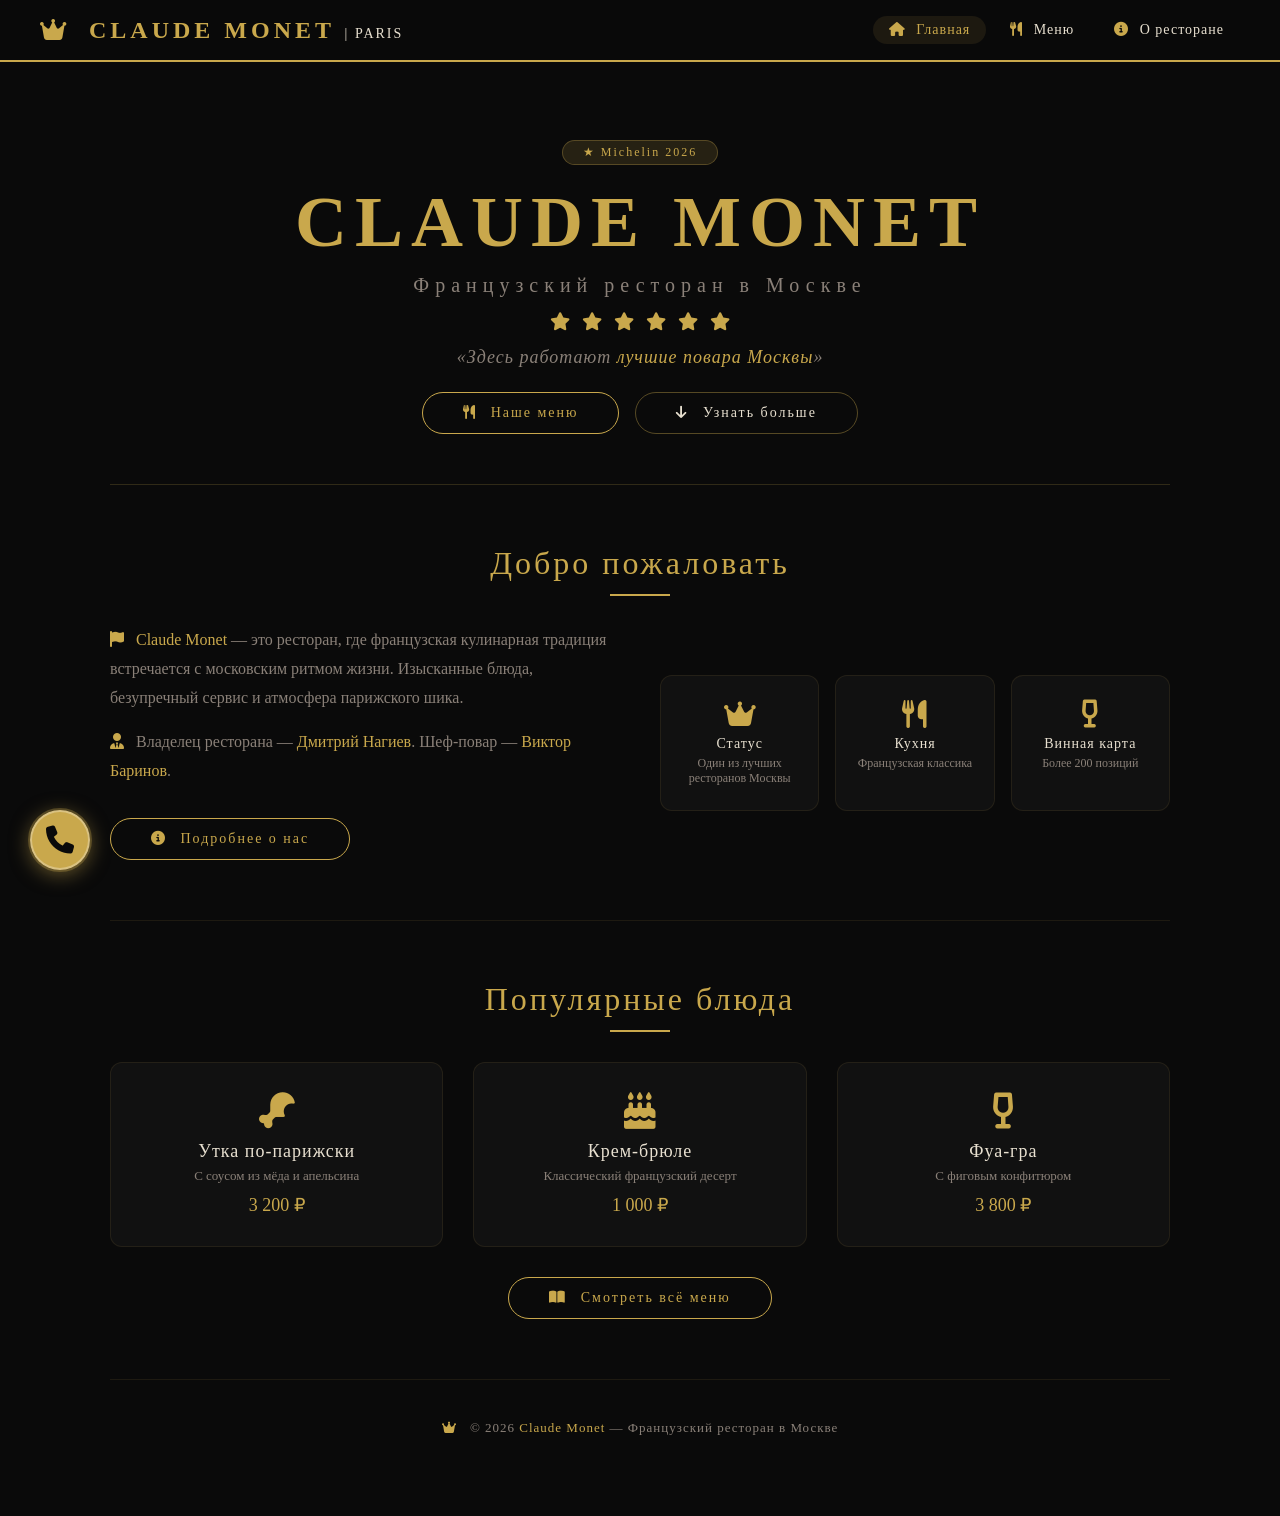
==== index.html @ 1fdf346a "Add files via upload убрал лишнюю папку" ====
<!DOCTYPE html>
<html lang="ru">
<head>
    <meta charset="UTF-8" />
    <meta name="viewport" content="width=device-width, initial-scale=1.0" />
    <title>Claude Monet | Французский ресторан</title>

    <!-- Font Awesome -->
    <link rel="stylesheet" href="https://cdnjs.cloudflare.com/ajax/libs/font-awesome/6.5.0/css/all.min.css">

    <!-- CSS -->
    <link rel="stylesheet" href="common.css" />
    <link rel="stylesheet" href="index.css" />
</head>
<body>

    <!-- ===== ТУЛБАР ===== -->
    <div class="toolbar">
        <a href="index.html" class="logo">
            <i class="fas fa-crown"></i> CLAUDE MONET <span>| PARIS</span>
        </a>
        <div class="nav">
            <a href="index.html"><i class="fas fa-home"></i> Главная</a>
            <a href="menu.html"><i class="fas fa-utensils"></i> Меню</a>
            <a href="about.html"><i class="fas fa-info-circle"></i> О ресторане</a>
        </div>
    </div>

    <div class="container">

        <!-- ===== ГЕРОЙ ===== -->
        <div class="hero fade-section">
            <div class="hero-badge">★ Michelin 2026</div>
            <h1>CLAUDE MONET</h1>
            <p class="subtitle">Французский ресторан в Москве</p>
            <div class="line">
                <i class="fas fa-star"></i>
                <i class="fas fa-star"></i>
                <i class="fas fa-star"></i>
                <i class="fas fa-star"></i>
                <i class="fas fa-star"></i>
                <i class="fas fa-star"></i>
            </div>
            <p class="quote">«Здесь работают <span>лучшие повара Москвы</span>»</p>
            <div class="hero-buttons">
                <a href="menu.html" class="btn"><i class="fas fa-utensils"></i> Наше меню</a>
                <a href="#about-short" class="btn btn-outline"><i class="fas fa-arrow-down"></i> Узнать больше</a>
            </div>
        </div>

        <!-- ===== КРАТКО О РЕСТОРАНЕ ===== -->
        <section id="about-short" class="about-short fade-section">
            <h2 class="section-title">Добро пожаловать</h2>
            <div class="about-short-grid">
                <div class="about-short-text">
                    <p>
                        <i class="fas fa-flag" style="color: var(--gold);"></i>
                        <strong>Claude Monet</strong> — это ресторан, где французская кулинарная традиция
                        встречается с московским ритмом жизни. Изысканные блюда, безупречный сервис
                        и атмосфера парижского шика.
                    </p>
                    <p>
                        <i class="fas fa-user-tie" style="color: var(--gold);"></i>
                        Владелец ресторана — <strong>Дмитрий Нагиев</strong>. Шеф-повар —
                        <strong>Виктор Баринов</strong>.
                    </p>
                    <a href="about.html" class="btn" style="margin-top: 16px;">
                        <i class="fas fa-info-circle"></i> Подробнее о нас
                    </a>
                </div>
                <div class="about-short-features">
                    <div class="feature">
                        <i class="fas fa-crown"></i>
                        <h4>Статус</h4>
                        <p>Один из лучших ресторанов Москвы</p>
                    </div>
                    <div class="feature">
                        <i class="fas fa-utensils"></i>
                        <h4>Кухня</h4>
                        <p>Французская классика</p>
                    </div>
                    <div class="feature">
                        <i class="fas fa-wine-glass-alt"></i>
                        <h4>Винная карта</h4>
                        <p>Более 200 позиций</p>
                    </div>
                </div>
            </div>
        </section>

        <!-- ===== ПОПУЛЯРНЫЕ БЛЮДА ===== -->
        <section class="popular fade-section">
            <h2 class="section-title">Популярные блюда</h2>
            <div class="popular-grid">
                <div class="popular-item">
                    <div class="popular-icon"><i class="fas fa-drumstick-bite"></i></div>
                    <h3>Утка по-парижски</h3>
                    <p>С соусом из мёда и апельсина</p>
                    <span class="price">3 200 ₽</span>
                </div>
                <div class="popular-item">
                    <div class="popular-icon"><i class="fas fa-cake"></i></div>
                    <h3>Крем-брюле</h3>
                    <p>Классический французский десерт</p>
                    <span class="price">1 000 ₽</span>
                </div>
                <div class="popular-item">
                    <div class="popular-icon"><i class="fas fa-wine-glass-alt"></i></div>
                    <h3>Фуа-гра</h3>
                    <p>С фиговым конфитюром</p>
                    <span class="price">3 800 ₽</span>
                </div>
            </div>
            <div class="btn-center">
                <a href="menu.html" class="btn"><i class="fas fa-book-open"></i> Смотреть всё меню</a>
            </div>
        </section>

        <!-- ===== ВЫПЛЫВАЮЩЕЕ МЕНЮ КОНТАКТОВ ===== -->
        <div class="floating-menu">
            <button class="menu-toggle" id="menuToggle">
                <i class="fas fa-phone"></i>
            </button>
            <div class="menu-content" id="menuContent">
                <div class="menu-item">
                    <a href="tel:+74991234567" class="contact-link">
                        <i class="fas fa-phone"></i>
                        <span class="contact-text">+7 (499) 123-45-67</span>
                    </a>
                </div>
                <div class="menu-item">
                    <a href="mailto:info@claudemonet.ru" class="contact-link">
                        <i class="fas fa-envelope"></i>
                        <span class="contact-text">info@claudemonet.ru</span>
                    </a>
                </div>
                <div class="menu-item">
                    <a href="#" class="contact-link">
                        <i class="fas fa-map-marker-alt"></i>
                        <span class="contact-text">Москва, ул. Тверская, 15</span>
                    </a>
                </div>
                <div class="menu-item">
                    <a href="#" class="contact-link">
                        <i class="fas fa-clock"></i>
                        <span class="contact-text">Ежедневно 12:00 — 23:00</span>
                    </a>
                </div>
                <div class="menu-item">
                    <a href="#" class="contact-link">
                        <i class="fas fa-subway"></i>
                        <span class="contact-text">Метро «Тверская»</span>
                    </a>
                </div>
            </div>
        </div>

        <!-- ===== ФУТЕР ===== -->
        <div class="footer">
            <p><i class="fas fa-crown"></i> © 2026 <span>Claude Monet</span> — Французский ресторан в Москве</p>
        </div>

    </div>

    <!-- JavaScript -->
<script src="common.js"></script>
<script src="index.js"></script>
</body>
</html>
---- common.css ----
/* ===== COMMON.CSS ===== */
/* Общие стили для всех страниц Claude Monet */

/* ----- БАЗА ----- */
* {
    margin: 0;
    padding: 0;
    box-sizing: border-box;
}

html {
    scroll-behavior: smooth;
}

body {
    font-family: 'Georgia', 'Times New Roman', serif;
    background: #0a0a0a;
    color: #e8e0d0;
    min-height: 100vh;
    padding-top: 80px;
}

a {
    text-decoration: none;
    color: inherit;
}

/* ----- ЦВЕТА ----- */
:root {
    --gold: #c9a84c;
    --gold-dark: #a8892a;
    --gold-light: #e8d07a;
    --black: #0a0a0a;
    --dark: #1a1a1a;
    --gray: #8a8078;
    --light: #e8e0d0;
    --white: #ffffff;
}

/* ----- ТУЛБАР ----- */
.toolbar {
    position: fixed;
    top: 0;
    left: 0;
    right: 0;
    background: rgba(10, 10, 10, 0.95);
    border-bottom: 2px solid var(--gold);
    padding: 16px 40px;
    display: flex;
    justify-content: space-between;
    align-items: center;
    z-index: 1000;
    backdrop-filter: blur(10px);
    -webkit-backdrop-filter: blur(10px);
}

.logo {
    font-size: 24px;
    font-weight: 700;
    color: var(--gold);
    text-decoration: none;
    letter-spacing: 4px;
}

.logo i {
    color: var(--gold);
    margin-right: 8px;
}

.logo span {
    font-weight: 300;
    color: var(--light);
    font-size: 14px;
    letter-spacing: 2px;
}

.nav {
    display: flex;
    gap: 8px;
    flex-wrap: wrap;
}

.nav a {
    color: var(--light);
    text-decoration: none;
    padding: 6px 16px;
    font-size: 14px;
    letter-spacing: 1px;
    transition: color 0.3s;
    border-radius: 20px;
    position: relative;
}

.nav a i {
    margin-right: 6px;
    color: var(--gold);
}

.nav a:hover {
    color: var(--gold);
    background: rgba(201, 168, 76, 0.08);
}

.nav a.active {
    color: var(--gold);
    background: rgba(201, 168, 76, 0.1);
}

/* ----- КНОПКИ ----- */
.btn {
    display: inline-block;
    padding: 12px 40px;
    background: transparent;
    border: 1px solid var(--gold);
    color: var(--gold);
    text-decoration: none;
    font-size: 14px;
    letter-spacing: 2px;
    border-radius: 30px;
    transition: all 0.3s ease;
    cursor: pointer;
    font-family: inherit;
}

.btn i {
    margin-right: 8px;
}

.btn:hover {
    background: var(--gold);
    color: var(--black);
}

.btn:hover i {
    color: var(--black);
}

.btn-center {
    display: flex;
    justify-content: center;
    margin-top: 30px;
}

/* ----- КОНТЕЙНЕР ----- */
.container {
    max-width: 1100px;
    margin: 0 auto;
    padding: 0 20px 60px;
}

/* ----- ЗАГОЛОВКИ СЕКЦИЙ ----- */
.section-title {
    font-size: 32px;
    color: var(--gold);
    letter-spacing: 3px;
    margin-bottom: 30px;
    text-align: center;
    font-weight: 400;
}

.section-title::after {
    content: '';
    display: block;
    width: 60px;
    height: 2px;
    background: var(--gold);
    margin: 12px auto 0;
}

.section-title i {
    margin-right: 10px;
}

/* ----- ФУТЕР ----- */
.footer {
    text-align: center;
    padding: 40px 0 20px;
    color: var(--gray);
    font-size: 13px;
    letter-spacing: 1px;
    border-top: 1px solid rgba(201, 168, 76, 0.1);
}

.footer i {
    margin-right: 8px;
    color: var(--gold);
}

.footer span {
    color: var(--gold);
}

/* ----- АНИМАЦИЯ ПОЯВЛЕНИЯ ----- */
.fade-section {
    opacity: 0;
    transform: translateY(30px);
    transition: opacity 0.8s ease, transform 0.8s ease;
}

.fade-section.visible {
    opacity: 1;
    transform: translateY(0);
}

/* ===== ВЫПЛЫВАЮЩЕЕ МЕНЮ КОНТАКТОВ ===== */
.floating-menu {
    position: fixed;
    bottom: 30px;
    left: 30px;
    z-index: 9999;
    display: flex;
    flex-direction: column;
    align-items: flex-start;
}

.menu-toggle {
    width: 60px;
    height: 60px;
    border-radius: 50%;
    background: var(--gold);
    border: 2px solid rgba(255, 255, 255, 0.3);
    color: var(--black);
    font-size: 28px;
    cursor: pointer;
    box-shadow: 0 4px 20px rgba(201, 168, 76, 0.5);
    transition: all 0.3s ease;
    display: flex;
    align-items: center;
    justify-content: center;
    position: relative;
    z-index: 2;
}

.menu-toggle:hover {
    transform: scale(1.1) rotate(10deg);
    box-shadow: 0 6px 30px rgba(201, 168, 76, 0.7);
    background: var(--gold-light);
}

.menu-toggle.active {
    transform: rotate(45deg);
    background: var(--gold-dark);
}

.menu-toggle::after {
    content: '';
    position: absolute;
    top: -4px;
    left: -4px;
    right: -4px;
    bottom: -4px;
    border-radius: 50%;
    border: 2px solid rgba(201, 168, 76, 0.3);
    animation: pulse-ring 2s infinite;
}

@keyframes pulse-ring {
    0% { transform: scale(1); opacity: 1; }
    100% { transform: scale(1.3); opacity: 0; }
}

.menu-content {
    position: absolute;
    bottom: 75px;
    left: 0;
    background: rgba(20, 20, 20, 0.95);
    backdrop-filter: blur(20px);
    -webkit-backdrop-filter: blur(20px);
    border: 1px solid rgba(201, 168, 76, 0.3);
    border-radius: 16px;
    padding: 10px 0;
    min-width: 280px;
    max-width: 320px;
    box-shadow: 0 10px 40px rgba(0, 0, 0, 0.6);
    opacity: 0;
    transform: translateY(20px) scale(0.95);
    pointer-events: none;
    transition: all 0.4s cubic-bezier(0.34, 1.56, 0.64, 1);
    transform-origin: bottom left;
}

.menu-content.active {
    opacity: 1;
    transform: translateY(0) scale(1);
    pointer-events: all;
}

.menu-item {
    padding: 0;
    border-bottom: 1px solid rgba(201, 168, 76, 0.1);
}

.menu-item:last-child {
    border-bottom: none;
}

.contact-link {
    display: flex;
    align-items: center;
    gap: 14px;
    padding: 12px 20px;
    color: var(--light);
    text-decoration: none;
    transition: all 0.3s ease;
    font-size: 15px;
    border-radius: 0;
}

.contact-link:hover {
    background: rgba(201, 168, 76, 0.15);
    color: var(--gold);
    padding-left: 26px;
}

.contact-link i {
    font-size: 18px;
    min-width: 28px;
    text-align: center;
    color: var(--gold);
}

.contact-text {
    white-space: nowrap;
}

/* ----- АДАПТИВ ----- */
@media (max-width: 768px) {
    .toolbar {
        flex-direction: column;
        gap: 12px;
        padding: 12px 20px;
    }

    .nav a {
        padding: 4px 12px;
        font-size: 13px;
    }

    .nav a i {
        display: none;
    }

    .section-title {
        font-size: 26px;
    }

    .floating-menu {
        bottom: 20px;
        left: 20px;
    }

    .menu-toggle {
        width: 50px;
        height: 50px;
        font-size: 22px;
    }

    .menu-content {
        min-width: 240px;
        max-width: 280px;
        bottom: 65px;
    }

    .contact-link {
        padding: 10px 16px;
        font-size: 14px;
    }
}

@media (max-width: 480px) {
    .container {
        padding: 0 14px 40px;
    }

    .toolbar {
        padding: 10px 16px;
    }

    .logo {
        font-size: 18px;
        letter-spacing: 2px;
    }

    .logo span {
        font-size: 12px;
    }

    .nav a {
        font-size: 12px;
        padding: 4px 8px;
    }

    .floating-menu {
        bottom: 15px;
        left: 15px;
    }

    .menu-toggle {
        width: 44px;
        height: 44px;
        font-size: 18px;
    }

    .menu-content {
        min-width: 200px;
        max-width: 240px;
        bottom: 56px;
    }

    .contact-link {
        padding: 8px 14px;
        font-size: 13px;
    }

    .contact-link i {
        font-size: 16px;
        min-width: 24px;
    }
}
---- index.css ----
/* ===== INDEX.CSS ===== */
/* Стили для главной страницы */

/* ----- ГЕРОЙ ----- */
.hero {
    text-align: center;
    padding: 60px 0 50px;
    border-bottom: 1px solid rgba(201, 168, 76, 0.2);
}

.hero-badge {
    display: inline-block;
    background: rgba(201, 168, 76, 0.15);
    border: 1px solid rgba(201, 168, 76, 0.3);
    border-radius: 20px;
    padding: 4px 20px;
    font-size: 12px;
    color: var(--gold);
    letter-spacing: 2px;
    margin-bottom: 16px;
}

.hero h1 {
    font-size: 72px;
    font-weight: 700;
    color: var(--gold);
    letter-spacing: 8px;
    margin-bottom: 10px;
}

.hero .subtitle {
    font-size: 20px;
    color: var(--gray);
    letter-spacing: 6px;
    font-weight: 300;
    margin-bottom: 6px;
}

.hero .line {
    display: flex;
    justify-content: center;
    gap: 12px;
    color: var(--gold);
    font-size: 18px;
    margin: 16px 0;
}

.hero .line i {
    color: var(--gold);
}

.hero .quote {
    font-size: 18px;
    color: var(--gray);
    font-style: italic;
    letter-spacing: 1px;
    max-width: 600px;
    margin: 0 auto 24px;
}

.hero .quote span {
    color: var(--gold);
}

.hero-buttons {
    display: flex;
    justify-content: center;
    gap: 16px;
    flex-wrap: wrap;
}

.btn-outline {
    border-color: rgba(201, 168, 76, 0.4);
    color: var(--light);
}

.btn-outline:hover {
    background: rgba(201, 168, 76, 0.1);
    color: var(--gold);
    border-color: var(--gold);
}

/* ----- О РЕСТОРАНЕ (КРАТКО) ----- */
.about-short {
    padding: 60px 0;
    border-bottom: 1px solid rgba(201, 168, 76, 0.1);
}

.about-short-grid {
    display: grid;
    grid-template-columns: 1fr 1fr;
    gap: 40px;
    align-items: center;
}

.about-short-text p {
    font-size: 16px;
    line-height: 1.8;
    color: var(--gray);
    margin-bottom: 16px;
}

.about-short-text strong {
    color: var(--gold);
    font-weight: 400;
}

.about-short-text i {
    margin-right: 8px;
}

.about-short-features {
    display: grid;
    grid-template-columns: 1fr 1fr 1fr;
    gap: 16px;
}

.feature {
    background: rgba(255, 255, 255, 0.03);
    border: 1px solid rgba(201, 168, 76, 0.1);
    border-radius: 12px;
    padding: 24px 16px;
    text-align: center;
    transition: all 0.3s ease;
}

.feature:hover {
    background: rgba(201, 168, 76, 0.05);
    border-color: rgba(201, 168, 76, 0.3);
    transform: translateY(-4px);
}

.feature i {
    font-size: 28px;
    color: var(--gold);
    display: block;
    margin-bottom: 8px;
}

.feature h4 {
    color: var(--light);
    font-size: 14px;
    font-weight: 400;
    letter-spacing: 1px;
    margin-bottom: 4px;
}

.feature p {
    font-size: 12px;
    color: var(--gray);
}

/* ----- ПОПУЛЯРНЫЕ БЛЮДА ----- */
.popular {
    padding: 60px 0;
}

.popular-grid {
    display: grid;
    grid-template-columns: repeat(3, 1fr);
    gap: 30px;
}

.popular-item {
    background: rgba(255, 255, 255, 0.03);
    border: 1px solid rgba(201, 168, 76, 0.1);
    border-radius: 12px;
    padding: 30px 20px;
    text-align: center;
    transition: all 0.3s ease;
}

.popular-item:hover {
    background: rgba(201, 168, 76, 0.05);
    border-color: rgba(201, 168, 76, 0.3);
    transform: translateY(-4px);
}

.popular-icon i {
    font-size: 36px;
    color: var(--gold);
    display: block;
    margin-bottom: 12px;
}

.popular-item h3 {
    color: var(--light);
    font-size: 18px;
    font-weight: 400;
    letter-spacing: 1px;
    margin-bottom: 6px;
}

.popular-item p {
    font-size: 13px;
    color: var(--gray);
    margin-bottom: 10px;
}

.popular-item .price {
    color: var(--gold);
    font-size: 18px;
    font-weight: 400;
}

/* ----- АДАПТИВ ----- */
@media (max-width: 768px) {
    .hero h1 {
        font-size: 40px;
        letter-spacing: 4px;
    }

    .hero .subtitle {
        font-size: 16px;
        letter-spacing: 3px;
    }

    .about-short-grid {
        grid-template-columns: 1fr;
    }

    .about-short-features {
        grid-template-columns: 1fr 1fr;
    }

    .popular-grid {
        grid-template-columns: 1fr 1fr;
    }

    .hero-buttons {
        flex-direction: column;
        align-items: center;
    }
}

@media (max-width: 480px) {
    .hero h1 {
        font-size: 32px;
        letter-spacing: 2px;
    }

    .about-short-features {
        grid-template-columns: 1fr;
    }

    .popular-grid {
        grid-template-columns: 1fr;
    }

    .hero .quote {
        font-size: 15px;
    }
}
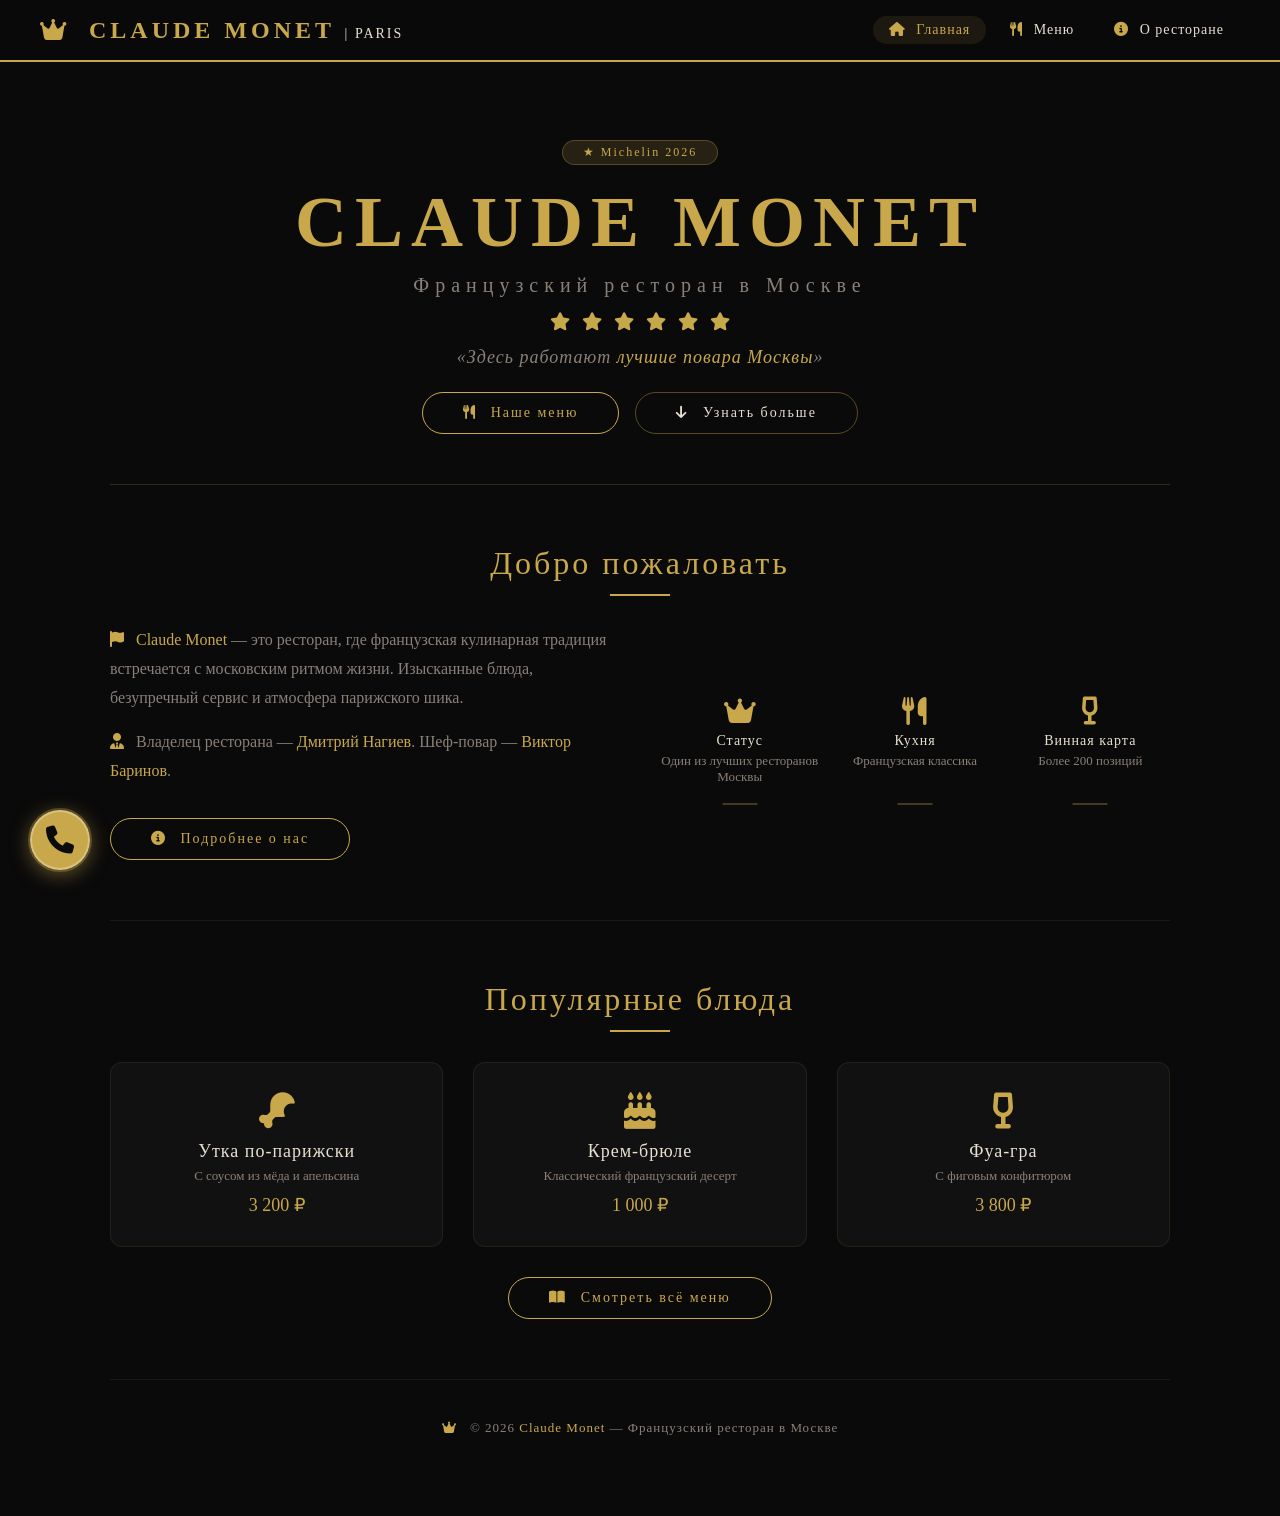
==== commit 09f2a686: "Update index.html" ====
--- a/index.html
+++ b/index.html
@@ -165,5 +165,18 @@
     <!-- JavaScript -->
 <script src="common.js"></script>
 <script src="index.js"></script>
+<!-- Yandex.Metrika counter -->
+<script type="text/javascript">
+    (function(m,e,t,r,i,k,a){
+        m[i]=m[i]||function(){(m[i].a=m[i].a||[]).push(arguments)};
+        m[i].l=1*new Date();
+        for (var j = 0; j < document.scripts.length; j++) {if (document.scripts[j].src === r) { return; }}
+        k=e.createElement(t),a=e.getElementsByTagName(t)[0],k.async=1,k.src=r,a.parentNode.insertBefore(k,a)
+    })(window, document,'script','https://mc.yandex.ru/metrika/tag.js?id=110168750', 'ym');
+
+    ym(110168750, 'init', {ssr:true, webvisor:true, clickmap:true, ecommerce:"dataLayer", referrer: document.referrer, url: location.href, accurateTrackBounce:true, trackLinks:true});
+</script>
+<noscript><div><img src="https://mc.yandex.ru/watch/110168750" style="position:absolute; left:-9999px;" alt="" /></div></noscript>
+<!-- /Yandex.Metrika counter -->
 </body>
-</html>+</html>
--- a/index.css
+++ b/index.css
@@ -15,7 +15,7 @@
     border-radius: 20px;
     padding: 4px 20px;
     font-size: 12px;
-    color: var(--gold);
+    color: var(--gold, #c9a84c);
     letter-spacing: 2px;
     margin-bottom: 16px;
 }
@@ -23,14 +23,14 @@
 .hero h1 {
     font-size: 72px;
     font-weight: 700;
-    color: var(--gold);
+    color: var(--gold, #c9a84c);
     letter-spacing: 8px;
     margin-bottom: 10px;
 }
 
 .hero .subtitle {
     font-size: 20px;
-    color: var(--gray);
+    color: var(--gray, #8a8078);
     letter-spacing: 6px;
     font-weight: 300;
     margin-bottom: 6px;
@@ -40,18 +40,18 @@
     display: flex;
     justify-content: center;
     gap: 12px;
-    color: var(--gold);
+    color: var(--gold, #c9a84c);
     font-size: 18px;
     margin: 16px 0;
 }
 
 .hero .line i {
-    color: var(--gold);
+    color: var(--gold, #c9a84c);
 }
 
 .hero .quote {
     font-size: 18px;
-    color: var(--gray);
+    color: var(--gray, #8a8078);
     font-style: italic;
     letter-spacing: 1px;
     max-width: 600px;
@@ -59,7 +59,7 @@
 }
 
 .hero .quote span {
-    color: var(--gold);
+    color: var(--gold, #c9a84c);
 }
 
 .hero-buttons {
@@ -71,13 +71,13 @@
 
 .btn-outline {
     border-color: rgba(201, 168, 76, 0.4);
-    color: var(--light);
+    color: var(--light, #e8e0d0);
 }
 
 .btn-outline:hover {
     background: rgba(201, 168, 76, 0.1);
-    color: var(--gold);
-    border-color: var(--gold);
+    color: var(--gold, #c9a84c);
+    border-color: var(--gold, #c9a84c);
 }
 
 /* ----- О РЕСТОРАНЕ (КРАТКО) ----- */
@@ -96,12 +96,12 @@
 .about-short-text p {
     font-size: 16px;
     line-height: 1.8;
-    color: var(--gray);
+    color: var(--gray, #8a8078);
     margin-bottom: 16px;
 }
 
 .about-short-text strong {
-    color: var(--gold);
+    color: var(--gold, #c9a84c);
     font-weight: 400;
 }
 
@@ -109,6 +109,7 @@
     margin-right: 8px;
 }
 
+/* ===== КАРТОЧКИ (с ::after, НЕ КЛИКАБЕЛЬНЫЕ) ===== */
 .about-short-features {
     display: grid;
     grid-template-columns: 1fr 1fr 1fr;
@@ -116,29 +117,40 @@
 }
 
 .feature {
-    background: rgba(255, 255, 255, 0.03);
-    border: 1px solid rgba(201, 168, 76, 0.1);
-    border-radius: 12px;
-    padding: 24px 16px;
+    background: transparent;
+    border: none;
+    padding: 16px 0 20px;
     text-align: center;
-    transition: all 0.3s ease;
-}
-
-.feature:hover {
-    background: rgba(201, 168, 76, 0.05);
-    border-color: rgba(201, 168, 76, 0.3);
-    transform: translateY(-4px);
+    position: relative;
+    transition: none;
+}
+
+.feature::after {
+    content: '';
+    position: absolute;
+    bottom: 0;
+    left: 50%;
+    transform: translateX(-50%);
+    width: 35px;
+    height: 2px;
+    background: rgba(201, 168, 76, 0.3);
+    transition: width 0.3s ease;
+}
+
+.feature:hover::after {
+    width: 55px;
+    background: rgba(201, 168, 76, 0.6);
 }
 
 .feature i {
     font-size: 28px;
-    color: var(--gold);
+    color: var(--gold, #c9a84c);
     display: block;
     margin-bottom: 8px;
 }
 
 .feature h4 {
-    color: var(--light);
+    color: var(--light, #e8e0d0);
     font-size: 14px;
     font-weight: 400;
     letter-spacing: 1px;
@@ -146,8 +158,8 @@
 }
 
 .feature p {
-    font-size: 12px;
-    color: var(--gray);
+    font-size: 13px;
+    color: var(--gray, #8a8078);
 }
 
 /* ----- ПОПУЛЯРНЫЕ БЛЮДА ----- */
@@ -178,13 +190,13 @@
 
 .popular-icon i {
     font-size: 36px;
-    color: var(--gold);
+    color: var(--gold, #c9a84c);
     display: block;
     margin-bottom: 12px;
 }
 
 .popular-item h3 {
-    color: var(--light);
+    color: var(--light, #e8e0d0);
     font-size: 18px;
     font-weight: 400;
     letter-spacing: 1px;
@@ -193,12 +205,12 @@
 
 .popular-item p {
     font-size: 13px;
-    color: var(--gray);
+    color: var(--gray, #8a8078);
     margin-bottom: 10px;
 }
 
 .popular-item .price {
-    color: var(--gold);
+    color: var(--gold, #c9a84c);
     font-size: 18px;
     font-weight: 400;
 }
@@ -250,4 +262,4 @@
     .hero .quote {
         font-size: 15px;
     }
-}+}
